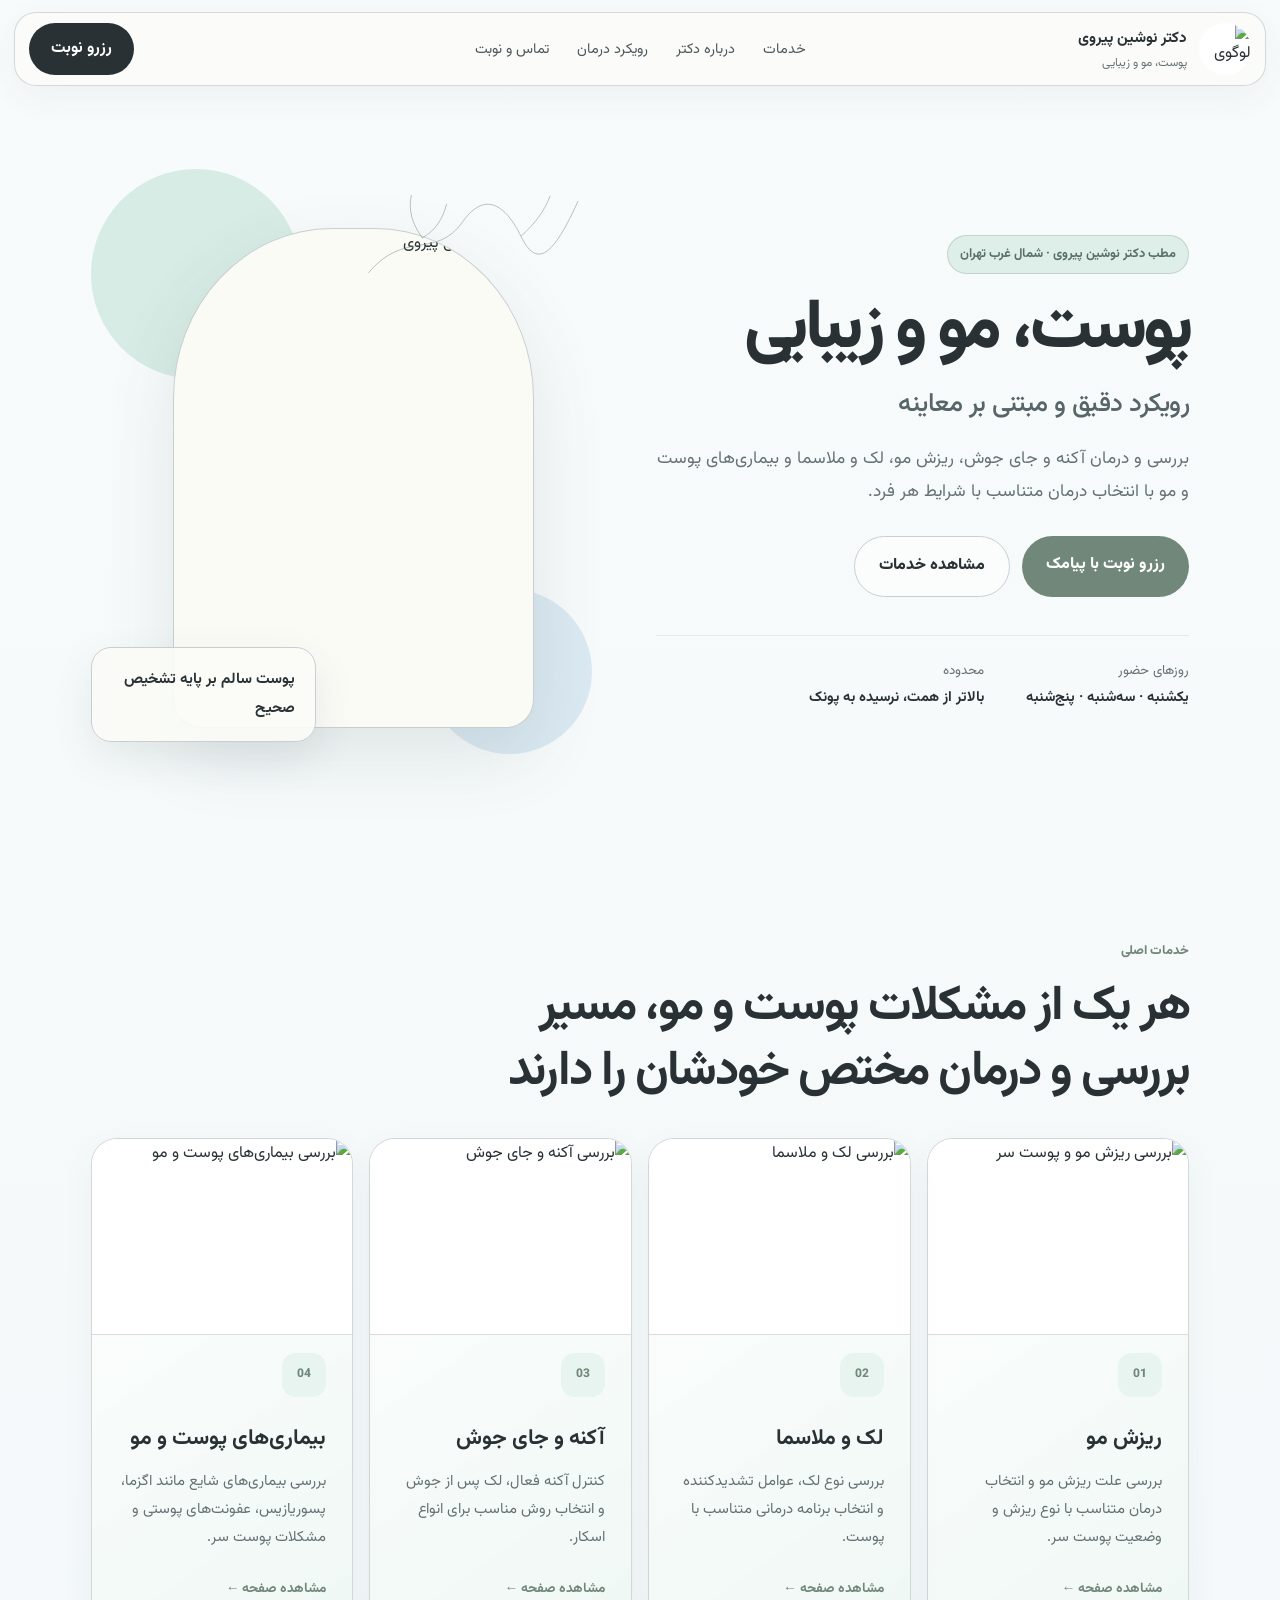
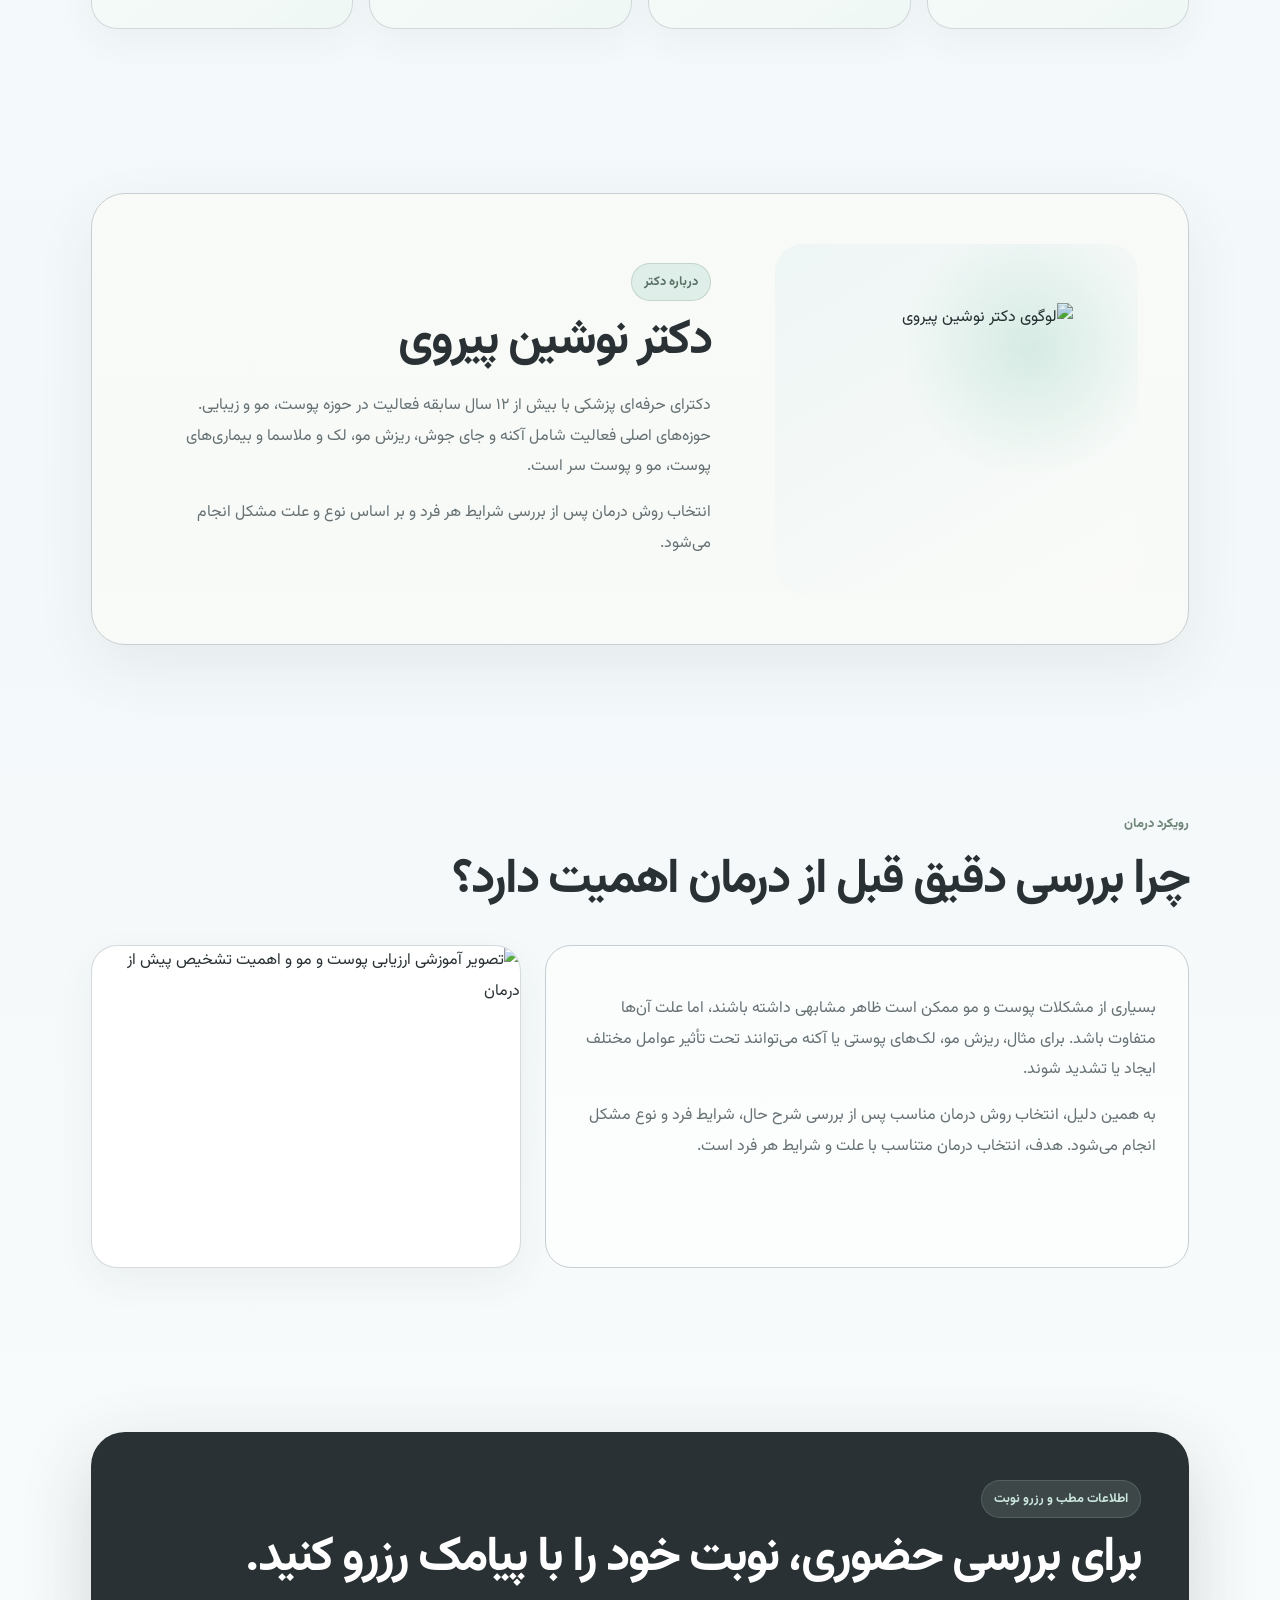
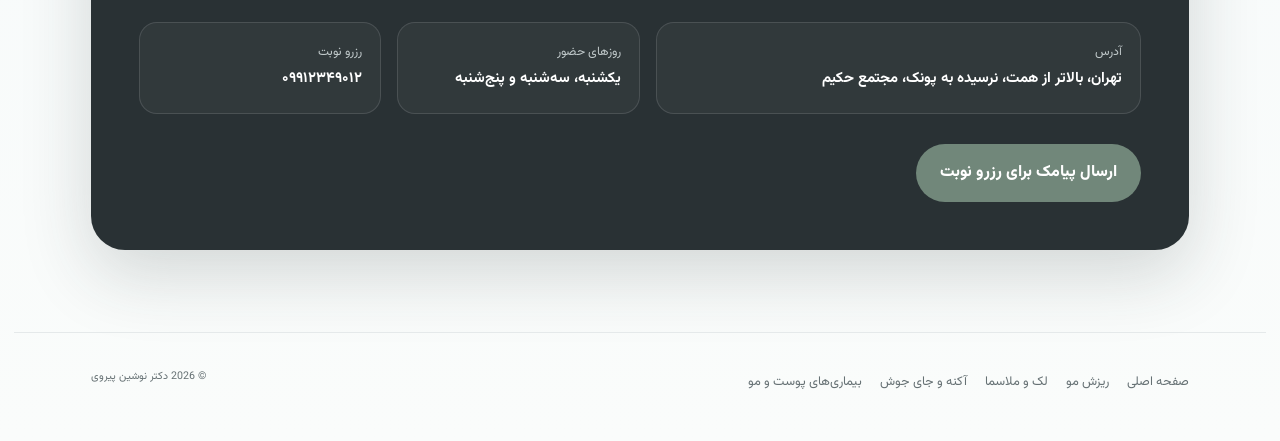
==== index.html @ 6a082293 "Publish clinic website" ====
<!DOCTYPE html>

<html dir="rtl" lang="fa">
<head>
<meta charset="utf-8"/>
<meta content="width=device-width,initial-scale=1" name="viewport"/>
<title>دکتر نوشین پیروی | پوست، مو و زیبایی در شمال غرب تهران</title>
<meta content="بررسی و درمان آکنه و جای جوش، ریزش مو، لک و ملاسما و بیماری‌های پوست و مو در شمال غرب تهران." name="description"/>
<link href="https://fonts.googleapis.com" rel="preconnect"/>
<link crossorigin="" href="https://fonts.gstatic.com" rel="preconnect"/>
<link href="https://fonts.googleapis.com/css2?family=Vazirmatn:wght@300;400;500;600;700;800&amp;display=swap" rel="stylesheet"/>
<style>
:root{
 --bg:#F3F8FA;--ivory:#FBFBF6;--sage:#A7B9AA;--mint:#CBE6DD;--char:#293134;
 --silver:#C8CFD2;--muted:#667174;--white:#fff;--deep:#71877A;
}
*{box-sizing:border-box}
html{scroll-behavior:smooth}
body{margin:0;background:linear-gradient(180deg,#F8FBFB 0%,var(--bg) 58%,#FAFCFB 100%);color:var(--char);
font-family:"Vazirmatn",Tahoma,Arial,sans-serif;line-height:1.9}
a{text-decoration:none;color:inherit}
.wrap{width:min(1420px,calc(100% - 28px));margin:auto}
header{position:sticky;top:12px;z-index:10;margin-top:12px;padding:10px 14px;border:1px solid rgba(200,207,210,.8);
border-radius:22px;background:rgba(251,252,249,.88);backdrop-filter:blur(16px);display:grid;grid-template-columns:1fr auto 1fr;align-items:center}
.brand{display:flex;align-items:center;gap:12px;justify-self:start}
.brand img{width:52px;height:52px;object-fit:contain;border-radius:50%;background:#fff}
.brand strong{display:block;font-size:.95rem} .brand span{display:block;color:var(--muted);font-size:.74rem}
nav{display:flex;gap:28px;font-size:.9rem;color:#4d585b} nav a:hover{color:var(--deep)}
.cta{justify-self:end;background:var(--char);color:#fff;padding:11px 22px;border-radius:999px;font-weight:700}
.hero{min-height:750px;padding:78px 6vw 70px;display:grid;grid-template-columns:1.03fr .97fr;gap:64px;align-items:center}
.kicker{display:inline-block;padding:6px 12px;border-radius:999px;background:rgba(203,230,221,.58);border:1px solid rgba(167,185,170,.5);
color:#587065;font-size:.8rem;font-weight:700}
h1{font-size:clamp(3.2rem,5.4vw,6rem);line-height:1.07;letter-spacing:-.05em;margin:20px 0 15px;font-weight:800}
h1 span{display:block;font-size:.38em;line-height:1.6;color:#586568;font-weight:500;margin-top:16px;letter-spacing:-.02em}
.lead{font-size:1.08rem;color:var(--muted);max-width:680px}
.actions{display:flex;gap:12px;flex-wrap:wrap;margin-top:28px}
.btn{padding:14px 24px;border-radius:999px;font-weight:800;display:inline-block}
.primary{background:var(--deep);color:white} .secondary{background:rgba(255,255,255,.6);border:1px solid var(--silver)}
.meta{display:flex;gap:42px;border-top:1px solid #e5e9ea;padding-top:22px;margin-top:38px}
.meta small{display:block;color:var(--muted)} .meta strong{font-size:.9rem}
.visual{position:relative;min-height:620px}
.orb{position:absolute;border-radius:50%}
.o1{width:210px;height:210px;left:0;top:5px;background:rgba(203,230,221,.72)}
.o2{width:165px;height:165px;right:0;bottom:30px;background:rgba(208,228,239,.72)}
.frame{position:absolute;inset:64px 58px 56px 82px;overflow:hidden;border-radius:44% 44% 28px 28px/34% 34% 28px 28px;
border:1px solid var(--silver);background:var(--ivory);box-shadow:0 28px 70px rgba(67,83,85,.12)}
.frame img{width:100%;height:100%;object-fit:cover;object-position:center 18%}
.note{position:absolute;left:0;bottom:42px;background:rgba(251,252,248,.91);border:1px solid var(--silver);border-radius:20px;padding:18px 20px;
width:225px;box-shadow:0 16px 40px rgba(63,80,82,.1)}
.note span{display:block;font-size:.8rem;color:var(--muted)} .note strong{display:block;font-size:.94rem}
.line{position:absolute;right:3px;top:2px;width:235px;color:rgba(113,135,122,.55)}
section{padding:82px 6vw}
.sectionhead{max-width:760px;margin-bottom:32px}
.sectionhead .mini{color:var(--deep);font-size:.8rem;font-weight:800}
h2{font-size:clamp(2rem,3.8vw,3.5rem);line-height:1.35;letter-spacing:-.04em;margin:8px 0 10px}
.sectionhead p,.about p,.approach p{color:var(--muted)}
.cards{display:grid;grid-template-columns:repeat(4,1fr);gap:16px}
.card{min-height:292px;padding:26px;border:1px solid rgba(200,207,210,.8);border-radius:26px;background:linear-gradient(145deg,rgba(255,255,255,.88),rgba(239,247,244,.9));
display:flex;flex-direction:column;box-shadow:0 12px 34px rgba(59,74,76,.05);transition:.2s}
.card:hover{transform:translateY(-5px);box-shadow:0 20px 50px rgba(59,74,76,.09)}
.num{width:44px;height:44px;border-radius:14px;background:#E7F4EF;display:grid;place-items:center;color:var(--deep);font-size:.75rem;font-weight:800}
.card h3{font-size:1.35rem;margin:22px 0 8px} .card p{color:var(--muted);font-size:.93rem;margin:0} .card b{margin-top:auto;padding-top:24px;color:var(--deep);font-size:.85rem}
.aboutbox{display:grid;grid-template-columns:.78fr 1.22fr;gap:64px;align-items:center;padding:50px;border:1px solid var(--silver);border-radius:34px;background:rgba(251,252,248,.8);
box-shadow:0 22px 60px rgba(59,74,76,.08)}
.logoarea{min-height:350px;border-radius:28px;background:radial-gradient(circle at 70% 30%,rgba(203,230,221,.72),transparent 36%),linear-gradient(150deg,#EEF6F5,#FAFBF8);
display:grid;place-items:center} .logoarea img{width:min(320px,72%);mix-blend-mode:multiply}
.approachgrid{display:grid;grid-template-columns:1.2fr .8fr;gap:24px}
.approach,.quote{padding:32px;border-radius:26px} .approach{background:rgba(255,255,255,.68);border:1px solid var(--silver)}
.quote{min-height:280px;background:linear-gradient(150deg,rgba(203,230,221,.95),rgba(214,232,241,.95));display:flex;align-items:flex-end;position:relative;overflow:hidden}
.quote:after{content:"";position:absolute;width:210px;height:210px;border:1px solid rgba(255,255,255,.8);border-radius:50%;top:-70px;left:-40px}
.quote p{font-size:1.3rem;font-weight:700;color:var(--char);position:relative;z-index:1}
.contact{background:var(--char);color:white;border-radius:34px;padding:48px;box-shadow:0 24px 70px rgba(40,48,51,.18)}
.contact .kicker{background:rgba(203,230,221,.12);border-color:rgba(203,230,221,.16);color:var(--mint)}
.contactgrid{display:grid;grid-template-columns:2fr 1fr 1fr;gap:16px;margin:30px 0}
.contactgrid div{padding:18px;border-radius:18px;border:1px solid rgba(255,255,255,.12);background:rgba(255,255,255,.04)}
.contactgrid span{display:block;color:#c0c9ca;font-size:.77rem} .contactgrid strong{font-size:.92rem}
footer{display:flex;justify-content:space-between;gap:20px;padding:34px 6vw 44px;border-top:1px solid #e5e9ea;color:var(--muted);font-size:.8rem}

.card{
  overflow:hidden;
}
.card-image{
  width:calc(100% + 52px);
  margin:-26px -26px 18px;
  aspect-ratio:4/3;
  overflow:hidden;
  border-bottom:1px solid rgba(201,208,210,.72);
  background:#fff;
}
.card-image img{
  width:100%;
  height:100%;
  object-fit:cover;
  display:block;
}
.assessment-image{
  overflow:hidden;
  border-radius:26px;
  border:1px solid rgba(201,208,210,.78);
  background:#fff;
  box-shadow:0 14px 38px rgba(59,74,76,.06);
}
.assessment-image img{
  width:100%;
  height:100%;
  min-height:280px;
  object-fit:cover;
  display:block;
}

@media(max-width:1050px){header{grid-template-columns:1fr auto}nav{display:none}.hero{grid-template-columns:1fr}.cards{grid-template-columns:repeat(2,1fr)}}
@media(max-width:720px){
 .wrap{width:calc(100% - 16px)} header{top:7px;border-radius:18px} .brand span{display:none}
 .cta{padding:10px 14px;font-size:.8rem} .hero{padding:52px 18px 40px;gap:34px;min-height:auto}
 h1{font-size:clamp(2.7rem,13vw,4.2rem)} .meta{flex-direction:column;gap:14px} .visual{min-height:425px}
 .frame{inset:34px 18px 18px 36px} .note{left:0;bottom:8px;width:205px}
 section{padding:58px 18px} .cards{grid-template-columns:1fr} .card{min-height:225px}
 .aboutbox{grid-template-columns:1fr;padding:22px;gap:24px} .logoarea{min-height:255px}
 .approachgrid{grid-template-columns:1fr} .contact{padding:28px 22px} .contactgrid{grid-template-columns:1fr}
 footer{flex-direction:column;padding:28px 18px 38px}
}

/* Final-site assembly */
.site-footer-links{
  display:flex;
  flex-wrap:wrap;
  gap:10px 18px;
  align-items:center;
}
.site-footer-links a{
  color:inherit;
  text-decoration:none;
}
.site-footer-links a:hover{color:var(--deep)}
.breadcrumb{
  display:flex;
  align-items:center;
  gap:8px;
  margin-bottom:14px;
  color:var(--muted);
  font-size:.82rem;
}
.breadcrumb a{color:var(--deep);font-weight:700}
@media(max-width:720px){
  .site-footer-links{gap:8px 14px}
}
</style>
<meta content="index, follow" name="robots"/><meta content="#F3F8FA" name="theme-color"/><link href="assets/logo.png" rel="icon" type="image/png"/><script type="application/ld+json">{"@context": "https://schema.org", "@type": "MedicalClinic", "name": "مطب دکتر نوشین پیروی", "telephone": "+989912349012", "description": "خدمات پوست، مو و زیبایی در شمال غرب تهران", "address": {"@type": "PostalAddress", "addressLocality": "تهران", "streetAddress": "بالاتر از همت، نرسیده به پونک، مجتمع حکیم", "addressCountry": "IR"}, "areaServed": "شمال غرب تهران", "employee": {"@type": "Person", "name": "دکتر نوشین پیروی", "jobTitle": "پزشک"}, "openingHoursSpecification": [{"@type": "OpeningHoursSpecification", "dayOfWeek": "Sunday"}, {"@type": "OpeningHoursSpecification", "dayOfWeek": "Tuesday"}, {"@type": "OpeningHoursSpecification", "dayOfWeek": "Thursday"}]}</script><link href="polish.css" rel="stylesheet"/></head>
<body><a class="skip-link" href="#main-content">رفتن به محتوای اصلی</a>
<div class="wrap">
<header>
<a class="brand" href="index.html">
<img alt="لوگوی دکتر نوشین پیروی" decoding="async" height="1080" loading="eager" src="assets/logo.png" width="1080"/>
<div><strong>دکتر نوشین پیروی</strong><span>پوست، مو و زیبایی</span></div>
</a>
<nav aria-label="ناوبری اصلی">
<a href="#services">خدمات</a><a href="#about">درباره دکتر</a><a href="#approach">رویکرد درمان</a><a href="#contact">تماس و نوبت</a>
</nav>
<details class="mobile-menu"><summary>منو</summary><div class="mobile-menu-panel"><a aria-current="page" href="index.html">خانه</a><a href="hair-loss.html">ریزش مو</a><a href="pigmentation.html">لک و ملاسما</a><a href="acne.html">آکنه و جای جوش</a><a href="skin-diseases.html">بیماری‌های پوست و مو</a><a href="index.html#contact">تماس و نوبت</a></div></details><a class="cta" href="sms:09912349012">رزرو نوبت</a>
</header>
<main id="main-content">
<section class="hero">
<div>
<div class="kicker">مطب دکتر نوشین پیروی · شمال غرب تهران</div>
<h1>پوست، مو و زیبایی<span>رویکرد دقیق و مبتنی بر معاینه</span></h1>
<p class="lead">بررسی و درمان آکنه و جای جوش، ریزش مو، لک و ملاسما و بیماری‌های پوست و مو با انتخاب درمان متناسب با شرایط هر فرد.</p>
<div class="actions">
<a class="btn primary" href="sms:09912349012">رزرو نوبت با پیامک</a>
<a class="btn secondary" href="#services">مشاهده خدمات</a>
</div>
<div class="meta">
<div><small>روزهای حضور</small><strong>یکشنبه · سه‌شنبه · پنج‌شنبه</strong></div>
<div><small>محدوده</small><strong>بالاتر از همت، نرسیده به پونک</strong></div>
</div>
</div>
<div class="visual">
<div class="orb o1"></div><div class="orb o2"></div>
<div class="frame"><img alt="دکتر نوشین پیروی" decoding="async" fetchpriority="high" height="1128" loading="eager" src="assets/doctor-portrait.webp" width="1072"/></div>
<div class="note"><strong>پوست سالم بر پایه تشخیص صحیح</strong></div>
<svg class="line" fill="none" viewbox="0 0 320 180" xmlns="http://www.w3.org/2000/svg">
<path d="M20 145C70 86 111 128 148 76C181 29 210 60 227 95C248 139 270 126 305 48" stroke="currentColor" stroke-linecap="round" stroke-width="1.2"></path>
<path d="M93 98C78 77 74 59 78 40M93 98C111 88 121 72 126 52M228 95C246 79 259 62 267 41" stroke="currentColor" stroke-linecap="round" stroke-width="1.2"></path>
</svg>
</div>
</section>
<section id="services">
<div class="sectionhead"><span class="mini">خدمات اصلی</span><h2>هر یک از مشکلات پوست و مو، مسیر بررسی و درمان مختص خودشان را دارند</h2>
</div>
<div class="cards">
<a class="card" href="hair-loss.html">
<div class="card-image"><img alt="بررسی ریزش مو و پوست سر" decoding="async" height="1086" loading="lazy" src="assets/service-hero-hair-loss.webp" width="1448"/></div>
<div class="num">01</div><h3>ریزش مو</h3><p>بررسی علت ریزش مو و انتخاب درمان متناسب با نوع ریزش و وضعیت پوست سر.</p><b>مشاهده صفحه ←</b>
</a>
<a class="card" href="pigmentation.html">
<div class="card-image"><img alt="بررسی لک و ملاسما" decoding="async" height="1086" loading="lazy" src="assets/service-hero-pigmentation.webp" width="1448"/></div>
<div class="num">02</div><h3>لک و ملاسما</h3><p>بررسی نوع لک، عوامل تشدیدکننده و انتخاب برنامه درمانی متناسب با پوست.</p><b>مشاهده صفحه ←</b>
</a>
<a class="card" href="acne.html">
<div class="card-image"><img alt="بررسی آکنه و جای جوش" decoding="async" height="1086" loading="lazy" src="assets/service-hero-acne.webp" width="1448"/></div>
<div class="num">03</div><h3>آکنه و جای جوش</h3><p>کنترل آکنه فعال، لک پس از جوش و انتخاب روش مناسب برای انواع اسکار.</p><b>مشاهده صفحه ←</b>
</a>
<a class="card" href="skin-diseases.html">
<div class="card-image"><img alt="بررسی بیماری‌های پوست و مو" decoding="async" height="1086" loading="lazy" src="assets/service-hero-skin-diseases.webp" width="1448"/></div>
<div class="num">04</div><h3>بیماری‌های پوست و مو</h3><p>بررسی بیماری‌های شایع مانند اگزما، پسوریازیس، عفونت‌های پوستی و مشکلات پوست سر.</p><b>مشاهده صفحه ←</b>
</a>
</div>
</section>
<section id="about">
<div class="aboutbox">
<div class="logoarea"><img alt="لوگوی دکتر نوشین پیروی" decoding="async" height="1080" loading="eager" src="assets/logo.png" width="1080"/></div>
<div class="about">
<div class="kicker">درباره دکتر</div>
<h2>دکتر نوشین پیروی</h2>
<p>دکترای حرفه‌ای پزشکی با بیش از ۱۲ سال سابقه فعالیت در حوزه پوست، مو و زیبایی. حوزه‌های اصلی فعالیت شامل آکنه و جای جوش، ریزش مو، لک و ملاسما و بیماری‌های پوست، مو و پوست سر است.</p>
<p>انتخاب روش درمان پس از بررسی شرایط هر فرد و بر اساس نوع و علت مشکل انجام می‌شود.</p>
</div>
</div>
</section>
<section id="approach">
<div class="sectionhead"><span class="mini">رویکرد درمان</span><h2>چرا بررسی دقیق قبل از درمان اهمیت دارد؟</h2></div>
<div class="approachgrid">
<div class="approach">
<p>بسیاری از مشکلات پوست و مو ممکن است ظاهر مشابهی داشته باشند، اما علت آن‌ها متفاوت باشد. برای مثال، ریزش مو، لک‌های پوستی یا آکنه می‌توانند تحت تأثیر عوامل مختلف ایجاد یا تشدید شوند.</p>
<p>به همین دلیل، انتخاب روش درمان مناسب پس از بررسی شرح حال، شرایط فرد و نوع مشکل انجام می‌شود. هدف، انتخاب درمان متناسب با علت و شرایط هر فرد است.</p>
</div>
<div class="assessment-image">
<img alt="تصویر آموزشی ارزیابی پوست و مو و اهمیت تشخیص پیش از درمان" decoding="async" height="1086" loading="lazy" src="assets/home-assessment.webp" width="1448"/>
</div>
</div>
</section>
<section id="contact">
<div class="contact">
<div class="kicker">اطلاعات مطب و رزرو نوبت</div>
<h2>برای بررسی حضوری، نوبت خود را با پیامک رزرو کنید.</h2>
<div class="contactgrid">
<div><span>آدرس</span><strong>تهران، بالاتر از همت، نرسیده به پونک، مجتمع حکیم</strong></div>
<div><span>روزهای حضور</span><strong>یکشنبه، سه‌شنبه و پنج‌شنبه</strong></div>
<div><span>رزرو نوبت</span><strong>۰۹۹۱۲۳۴۹۰۱۲</strong></div>
</div>
<a class="btn primary" href="sms:09912349012">ارسال پیامک برای رزرو نوبت</a>
</div>
</section>
</main>
<footer>
<div class="site-footer-links">
<a aria-current="page" href="index.html">صفحه اصلی</a>
<a href="hair-loss.html">ریزش مو</a>
<a href="pigmentation.html">لک و ملاسما</a>
<a href="acne.html">آکنه و جای جوش</a>
<a href="skin-diseases.html">بیماری‌های پوست و مو</a>
</div>
<small>© 2026 دکتر نوشین پیروی</small>
</footer>
</div>
</body></html>
---- polish.css ----
/* Final polish layer */
:focus-visible{outline:3px solid rgba(113,135,122,.45);outline-offset:3px;border-radius:8px}
body{-webkit-font-smoothing:antialiased;text-rendering:optimizeLegibility}
.skip-link{position:fixed;top:8px;right:8px;z-index:1000;transform:translateY(-150%);background:var(--char);color:#fff;padding:10px 16px;border-radius:12px;font-weight:700}
.skip-link:focus{transform:translateY(0)}
header{box-shadow:0 10px 34px rgba(49,64,66,.055)}
.btn,.cta,.card,.service-card{transition:transform .2s ease,box-shadow .2s ease,border-color .2s ease,background .2s ease}
.btn:hover,.cta:hover{transform:translateY(-2px)}
.hero-art .art-card{background:linear-gradient(150deg,rgba(251,252,248,.96),rgba(235,246,242,.95))}
.hero-illustration{filter:saturate(.92) contrast(.99)}
.art-label{direction:rtl;white-space:nowrap;color:var(--char);box-shadow:0 8px 24px rgba(61,77,79,.05)}
.hero-photo{z-index:3}
.section-image img,.treatment-visual-card img,.card-image img,.assessment-image img{transition:transform .35s ease}
.card:hover .card-image img,.service-card:hover .service-card-image img{transform:scale(1.018)}
.section-image{background:#fbfdfc}
.block{scroll-margin-top:110px}
section[id]{scroll-margin-top:110px}
.site-footer-links a{padding-block:3px}
.mobile-menu{display:none;position:relative;justify-self:center}
.mobile-menu summary{list-style:none;cursor:pointer;border:1px solid var(--silver);background:rgba(255,255,255,.75);padding:9px 13px;border-radius:999px;font-weight:700;font-size:.8rem;user-select:none}
.mobile-menu summary::-webkit-details-marker{display:none}
.mobile-menu-panel{position:absolute;top:48px;left:50%;transform:translateX(-50%);min-width:230px;padding:10px;border:1px solid rgba(200,207,210,.9);border-radius:18px;background:rgba(251,252,249,.98);box-shadow:0 18px 46px rgba(49,64,66,.14);display:flex;flex-direction:column;gap:2px}
.mobile-menu-panel a{padding:9px 12px;border-radius:12px;font-size:.86rem}
.mobile-menu-panel a:hover{background:rgba(203,230,221,.35)}
@media(max-width:1050px){
  header{grid-template-columns:1fr auto auto!important;gap:10px!important}
  .mobile-menu{display:block}
}
@media(max-width:720px){
  .mobile-menu summary{padding:9px 11px}
  .hero-photo{width:105px!important;height:105px!important;border-width:6px!important}
  .art-label{right:22px!important;top:22px!important;padding:9px 12px!important;font-size:.76rem!important}
  .hero-illustration{inset:60px 18px 24px 18px!important;width:calc(100% - 36px)!important;height:calc(100% - 84px)!important}
  .contact,.contact-card{border-radius:26px!important}
}
@media(prefers-reduced-motion:reduce){*{scroll-behavior:auto!important;transition:none!important}}

/* Keep the full circular clinic logo proportional in the homepage About section. */
.logoarea img{
  width:min(260px,64%)!important;
  height:auto!important;
  max-height:260px!important;
  aspect-ratio:1 / 1;
  object-fit:contain;
}
@media(max-width:720px){
  .logoarea img{
    width:min(220px,66%)!important;
    max-height:220px!important;
  }
}
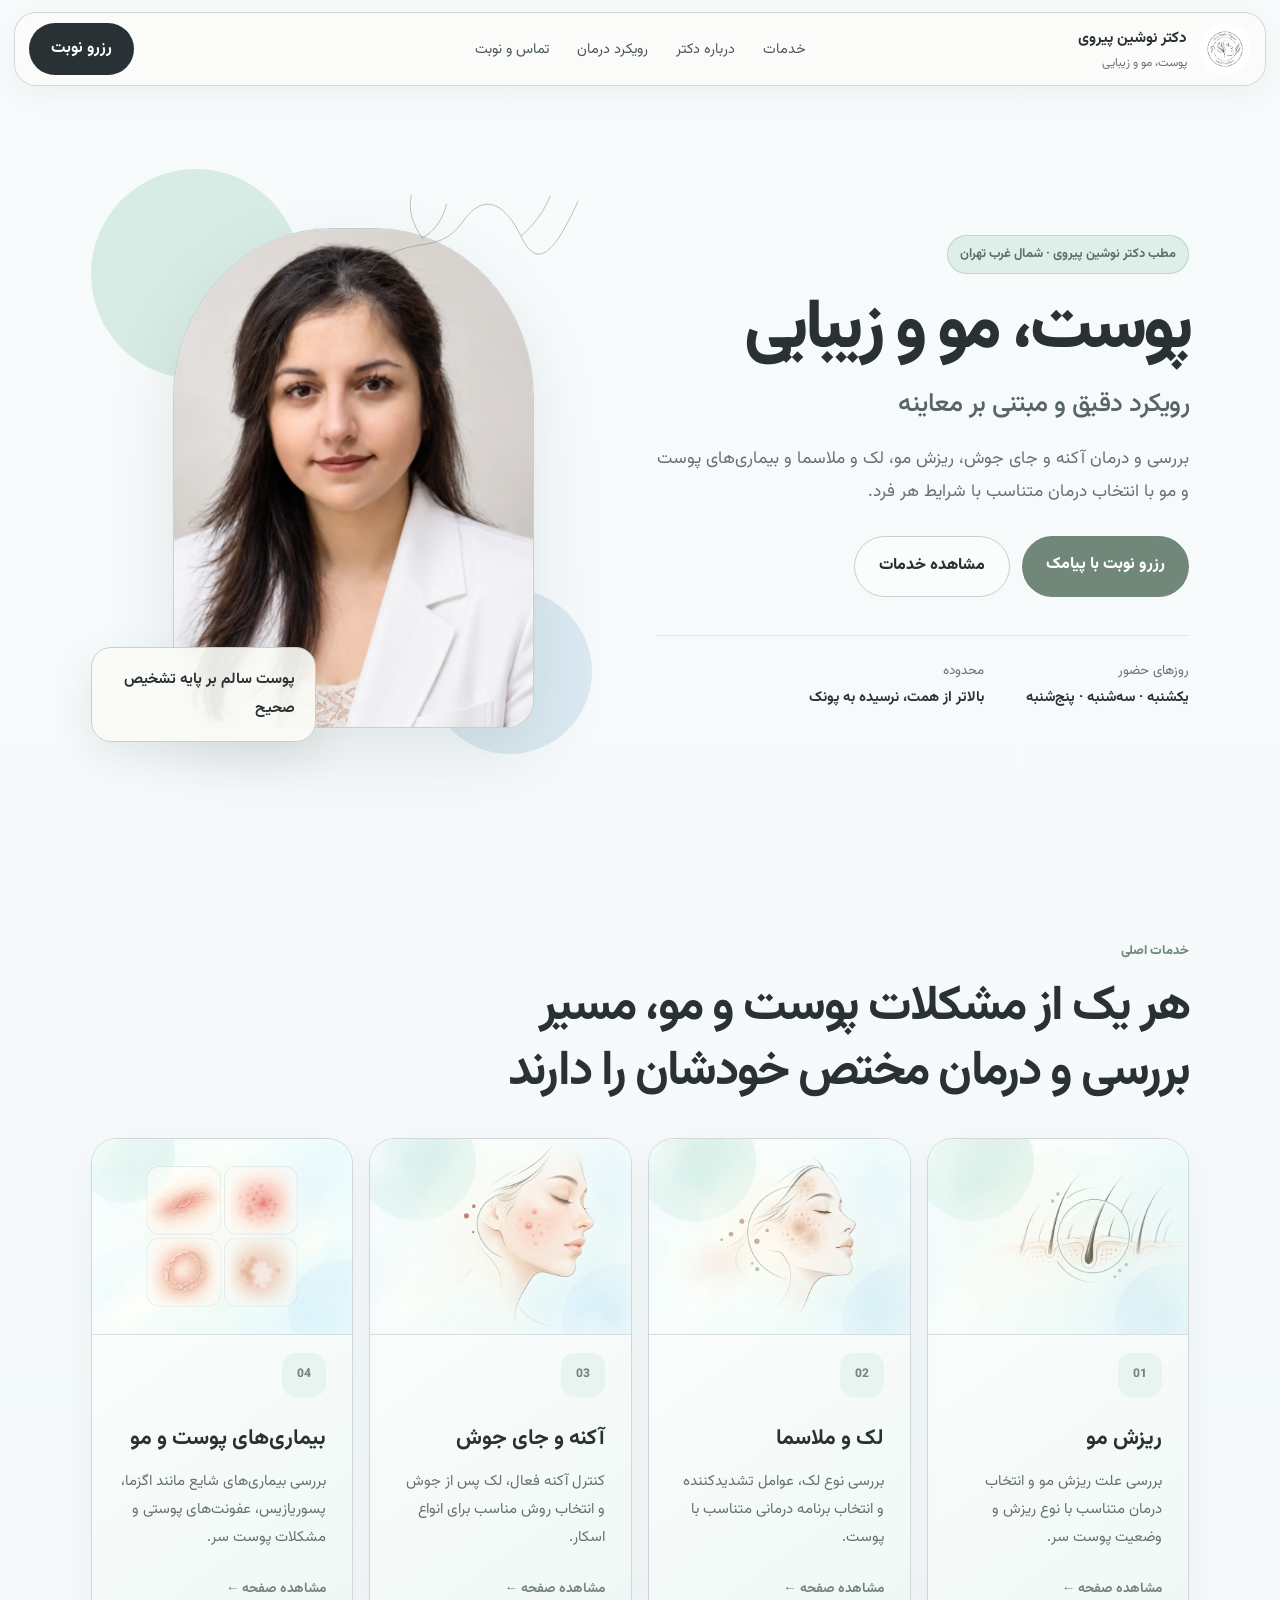
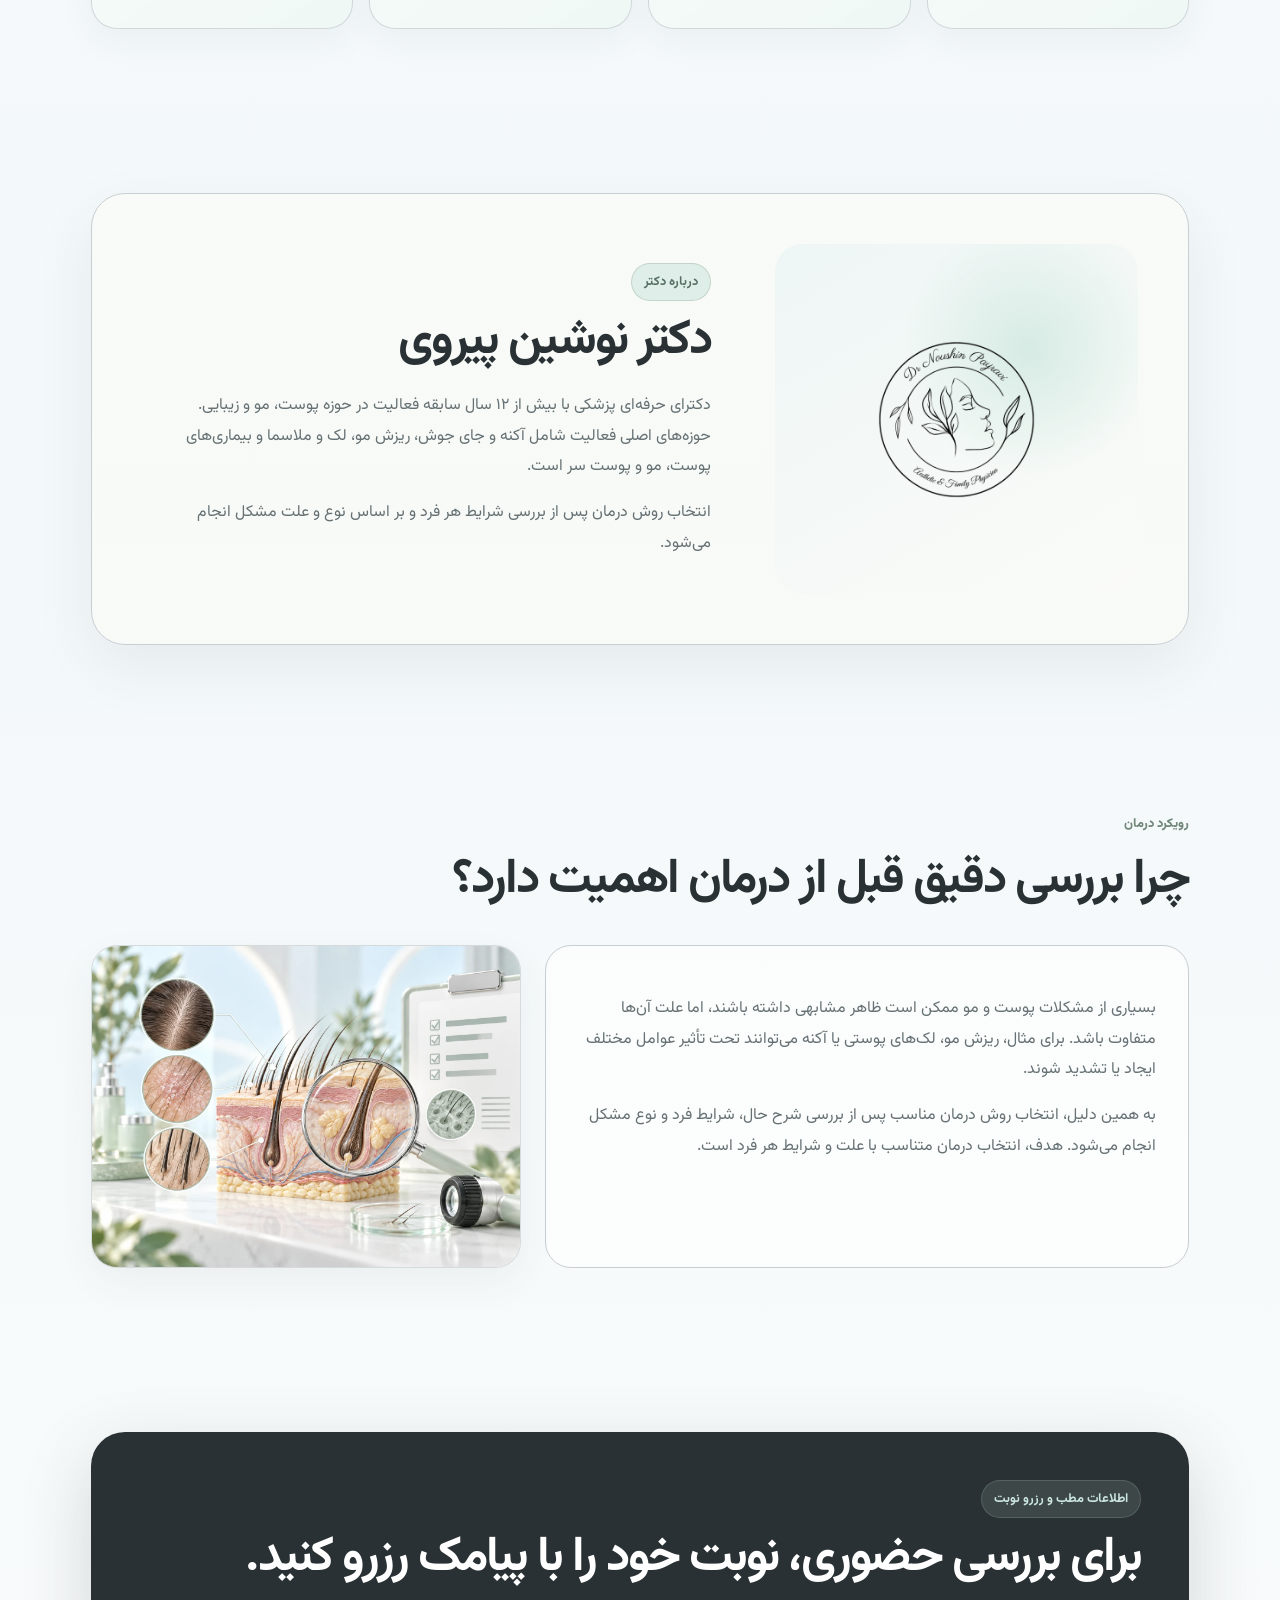
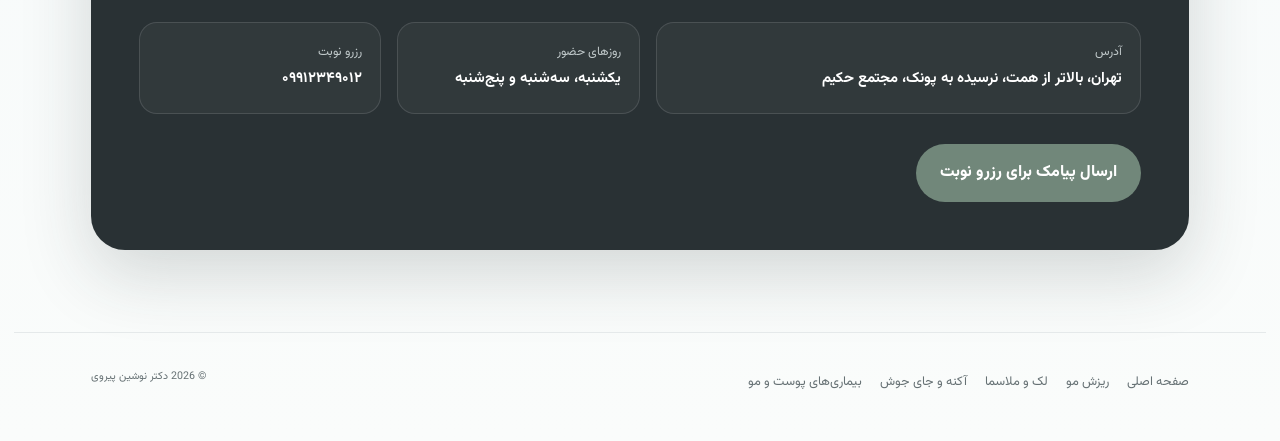
==== commit 14c2bd4a: "Finalize SEO metadata and sitemap" ====
--- a/index.html
+++ b/index.html
@@ -145,7 +145,7 @@
   .site-footer-links{gap:8px 14px}
 }
 </style>
-<meta content="index, follow" name="robots"/><meta content="#F3F8FA" name="theme-color"/><link href="assets/logo.png" rel="icon" type="image/png"/><script type="application/ld+json">{"@context": "https://schema.org", "@type": "MedicalClinic", "name": "مطب دکتر نوشین پیروی", "telephone": "+989912349012", "description": "خدمات پوست، مو و زیبایی در شمال غرب تهران", "address": {"@type": "PostalAddress", "addressLocality": "تهران", "streetAddress": "بالاتر از همت، نرسیده به پونک، مجتمع حکیم", "addressCountry": "IR"}, "areaServed": "شمال غرب تهران", "employee": {"@type": "Person", "name": "دکتر نوشین پیروی", "jobTitle": "پزشک"}, "openingHoursSpecification": [{"@type": "OpeningHoursSpecification", "dayOfWeek": "Sunday"}, {"@type": "OpeningHoursSpecification", "dayOfWeek": "Tuesday"}, {"@type": "OpeningHoursSpecification", "dayOfWeek": "Thursday"}]}</script><link href="polish.css" rel="stylesheet"/></head>
+<meta content="index, follow" name="robots"/><meta content="#F3F8FA" name="theme-color"/><link href="assets/logo.png" rel="icon" type="image/png"/><script type="application/ld+json">{"@context": "https://schema.org", "@type": "MedicalClinic", "name": "مطب دکتر نوشین پیروی", "telephone": "+989912349012", "description": "خدمات پوست، مو و زیبایی در شمال غرب تهران", "address": {"@type": "PostalAddress", "addressLocality": "تهران", "streetAddress": "بالاتر از همت، نرسیده به پونک، مجتمع حکیم", "addressCountry": "IR"}, "areaServed": "شمال غرب تهران", "employee": {"@type": "Person", "name": "دکتر نوشین پیروی", "jobTitle": "پزشک"}, "openingHoursSpecification": [{"@type": "OpeningHoursSpecification", "dayOfWeek": "Sunday"}, {"@type": "OpeningHoursSpecification", "dayOfWeek": "Tuesday"}, {"@type": "OpeningHoursSpecification", "dayOfWeek": "Thursday"}], "url": "https://dr-noushin-payravi.github.io/", "image": "https://dr-noushin-payravi.github.io/assets/logo.png", "@id": "https://dr-noushin-payravi.github.io/#clinic"}</script><link href="polish.css" rel="stylesheet"/><link href="https://dr-noushin-payravi.github.io/" rel="canonical"/><meta content="website" property="og:type"/><meta content="fa_IR" property="og:locale"/><meta content="دکتر نوشین پیروی" property="og:site_name"/><meta content="دکتر نوشین پیروی | پوست، مو و زیبایی در شمال غرب تهران" property="og:title"/><meta content="بررسی و درمان آکنه و جای جوش، ریزش مو، لک و ملاسما و بیماری‌های پوست و مو در شمال غرب تهران." property="og:description"/><meta content="https://dr-noushin-payravi.github.io/" property="og:url"/><meta content="https://dr-noushin-payravi.github.io/assets/doctor-portrait.webp" property="og:image"/><meta content="دکتر نوشین پیروی - پوست، مو و زیبایی" property="og:image:alt"/><meta content="summary_large_image" name="twitter:card"/><meta content="دکتر نوشین پیروی | پوست، مو و زیبایی در شمال غرب تهران" name="twitter:title"/><meta content="بررسی و درمان آکنه و جای جوش، ریزش مو، لک و ملاسما و بیماری‌های پوست و مو در شمال غرب تهران." name="twitter:description"/><meta content="https://dr-noushin-payravi.github.io/assets/doctor-portrait.webp" name="twitter:image"/><script type="application/ld+json">{"@context": "https://schema.org", "@type": "WebPage", "@id": "https://dr-noushin-payravi.github.io/#webpage", "url": "https://dr-noushin-payravi.github.io/", "name": "دکتر نوشین پیروی | پوست، مو و زیبایی در شمال غرب تهران", "description": "بررسی و درمان آکنه و جای جوش، ریزش مو، لک و ملاسما و بیماری‌های پوست و مو در شمال غرب تهران.", "inLanguage": "fa-IR", "isPartOf": {"@type": "WebSite", "@id": "https://dr-noushin-payravi.github.io/#website", "url": "https://dr-noushin-payravi.github.io/", "name": "دکتر نوشین پیروی"}, "about": {"@id": "https://dr-noushin-payravi.github.io/#clinic"}}</script></head>
 <body><a class="skip-link" href="#main-content">رفتن به محتوای اصلی</a>
 <div class="wrap">
 <header>
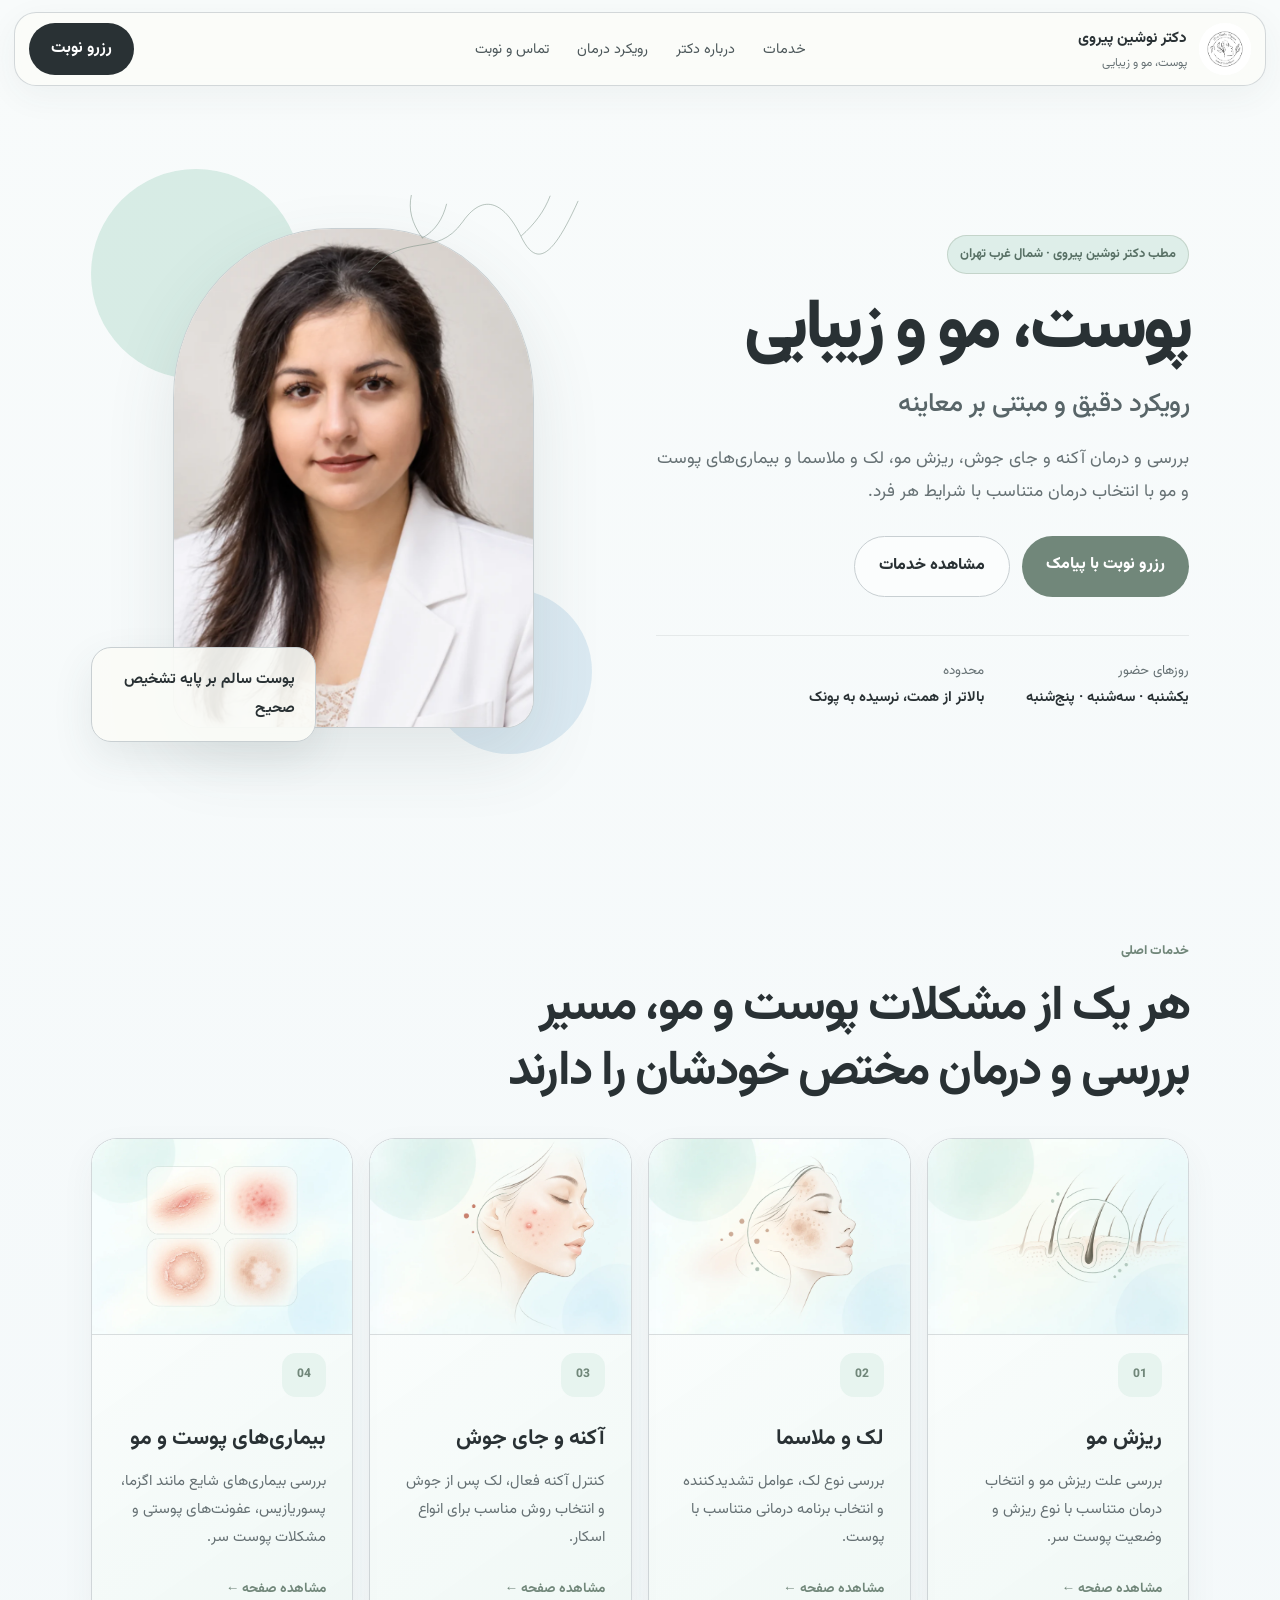
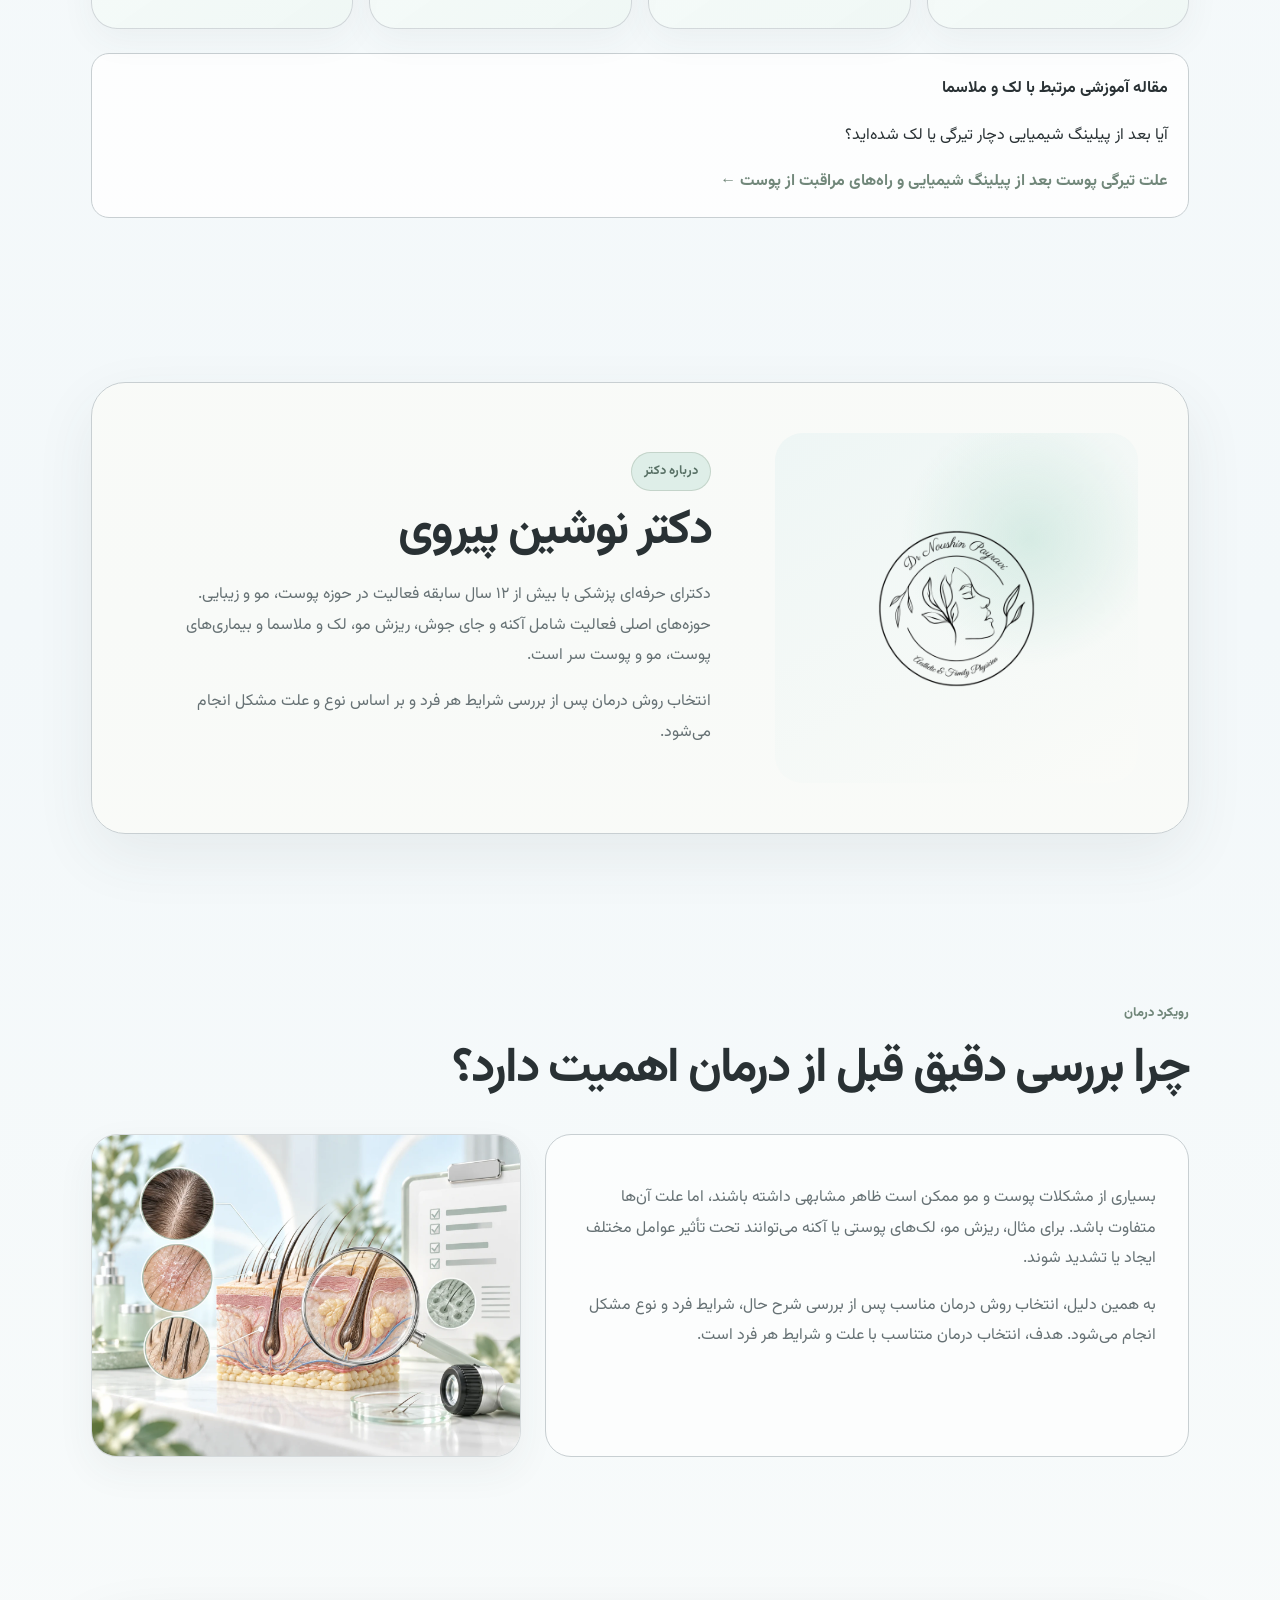
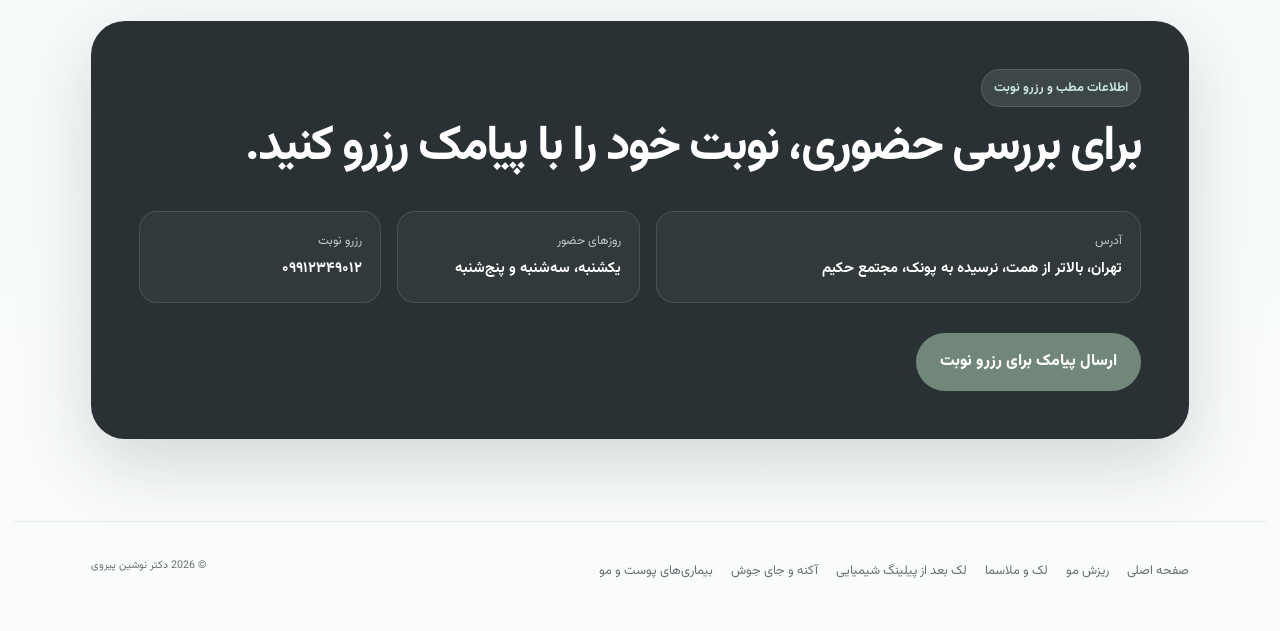
==== commit cceba69f: "Update index.html" ====
--- a/index.html
+++ b/index.html
@@ -1,5 +1,5 @@
+
 <!DOCTYPE html>
-
 <html dir="rtl" lang="fa">
 <head>
 <meta charset="utf-8"/>
@@ -9,6 +9,7 @@
 <link href="https://fonts.googleapis.com" rel="preconnect"/>
 <link crossorigin="" href="https://fonts.gstatic.com" rel="preconnect"/>
 <link href="https://fonts.googleapis.com/css2?family=Vazirmatn:wght@300;400;500;600;700;800&amp;display=swap" rel="stylesheet"/>
+
 <style>
 :root{
  --bg:#F3F8FA;--ivory:#FBFBF6;--sage:#A7B9AA;--mint:#CBE6DD;--char:#293134;
@@ -16,38 +17,49 @@
 }
 *{box-sizing:border-box}
 html{scroll-behavior:smooth}
-body{margin:0;background:linear-gradient(180deg,#F8FBFB 0%,var(--bg) 58%,#FAFCFB 100%);color:var(--char);
-font-family:"Vazirmatn",Tahoma,Arial,sans-serif;line-height:1.9}
+body{
+ margin:0;
+ background:linear-gradient(180deg,#F8FBFB 0%,var(--bg) 58%,#FAFCFB 100%);
+ color:var(--char);
+ font-family:"Vazirmatn",Tahoma,Arial,sans-serif;
+ line-height:1.9
+}
 a{text-decoration:none;color:inherit}
 .wrap{width:min(1420px,calc(100% - 28px));margin:auto}
-header{position:sticky;top:12px;z-index:10;margin-top:12px;padding:10px 14px;border:1px solid rgba(200,207,210,.8);
-border-radius:22px;background:rgba(251,252,249,.88);backdrop-filter:blur(16px);display:grid;grid-template-columns:1fr auto 1fr;align-items:center}
+header{
+ position:sticky;top:12px;z-index:10;margin-top:12px;padding:10px 14px;
+ border:1px solid rgba(200,207,210,.8);border-radius:22px;
+ background:rgba(251,252,249,.88);backdrop-filter:blur(16px);
+ display:grid;grid-template-columns:1fr auto 1fr;align-items:center
+}
 .brand{display:flex;align-items:center;gap:12px;justify-self:start}
 .brand img{width:52px;height:52px;object-fit:contain;border-radius:50%;background:#fff}
-.brand strong{display:block;font-size:.95rem} .brand span{display:block;color:var(--muted);font-size:.74rem}
-nav{display:flex;gap:28px;font-size:.9rem;color:#4d585b} nav a:hover{color:var(--deep)}
+.brand strong{display:block;font-size:.95rem}
+.brand span{display:block;color:var(--muted);font-size:.74rem}
+nav{display:flex;gap:28px;font-size:.9rem;color:#4d585b}
+nav a:hover{color:var(--deep)}
 .cta{justify-self:end;background:var(--char);color:#fff;padding:11px 22px;border-radius:999px;font-weight:700}
 .hero{min-height:750px;padding:78px 6vw 70px;display:grid;grid-template-columns:1.03fr .97fr;gap:64px;align-items:center}
-.kicker{display:inline-block;padding:6px 12px;border-radius:999px;background:rgba(203,230,221,.58);border:1px solid rgba(167,185,170,.5);
-color:#587065;font-size:.8rem;font-weight:700}
+.kicker{display:inline-block;padding:6px 12px;border-radius:999px;background:rgba(203,230,221,.58);border:1px solid rgba(167,185,170,.5);color:#587065;font-size:.8rem;font-weight:700}
 h1{font-size:clamp(3.2rem,5.4vw,6rem);line-height:1.07;letter-spacing:-.05em;margin:20px 0 15px;font-weight:800}
 h1 span{display:block;font-size:.38em;line-height:1.6;color:#586568;font-weight:500;margin-top:16px;letter-spacing:-.02em}
 .lead{font-size:1.08rem;color:var(--muted);max-width:680px}
 .actions{display:flex;gap:12px;flex-wrap:wrap;margin-top:28px}
 .btn{padding:14px 24px;border-radius:999px;font-weight:800;display:inline-block}
-.primary{background:var(--deep);color:white} .secondary{background:rgba(255,255,255,.6);border:1px solid var(--silver)}
+.primary{background:var(--deep);color:white}
+.secondary{background:rgba(255,255,255,.6);border:1px solid var(--silver)}
 .meta{display:flex;gap:42px;border-top:1px solid #e5e9ea;padding-top:22px;margin-top:38px}
-.meta small{display:block;color:var(--muted)} .meta strong{font-size:.9rem}
+.meta small{display:block;color:var(--muted)}
+.meta strong{font-size:.9rem}
 .visual{position:relative;min-height:620px}
 .orb{position:absolute;border-radius:50%}
 .o1{width:210px;height:210px;left:0;top:5px;background:rgba(203,230,221,.72)}
 .o2{width:165px;height:165px;right:0;bottom:30px;background:rgba(208,228,239,.72)}
-.frame{position:absolute;inset:64px 58px 56px 82px;overflow:hidden;border-radius:44% 44% 28px 28px/34% 34% 28px 28px;
-border:1px solid var(--silver);background:var(--ivory);box-shadow:0 28px 70px rgba(67,83,85,.12)}
+.frame{position:absolute;inset:64px 58px 56px 82px;overflow:hidden;border-radius:44% 44% 28px 28px/34% 34% 28px 28px;border:1px solid var(--silver);background:var(--ivory);box-shadow:0 28px 70px rgba(67,83,85,.12)}
 .frame img{width:100%;height:100%;object-fit:cover;object-position:center 18%}
-.note{position:absolute;left:0;bottom:42px;background:rgba(251,252,248,.91);border:1px solid var(--silver);border-radius:20px;padding:18px 20px;
-width:225px;box-shadow:0 16px 40px rgba(63,80,82,.1)}
-.note span{display:block;font-size:.8rem;color:var(--muted)} .note strong{display:block;font-size:.94rem}
+.note{position:absolute;left:0;bottom:42px;background:rgba(251,252,248,.91);border:1px solid var(--silver);border-radius:20px;padding:18px 20px;width:225px;box-shadow:0 16px 40px rgba(63,80,82,.1)}
+.note span{display:block;font-size:.8rem;color:var(--muted)}
+.note strong{display:block;font-size:.94rem}
 .line{position:absolute;right:3px;top:2px;width:235px;color:rgba(113,135,122,.55)}
 section{padding:82px 6vw}
 .sectionhead{max-width:760px;margin-bottom:32px}
@@ -55,17 +67,20 @@
 h2{font-size:clamp(2rem,3.8vw,3.5rem);line-height:1.35;letter-spacing:-.04em;margin:8px 0 10px}
 .sectionhead p,.about p,.approach p{color:var(--muted)}
 .cards{display:grid;grid-template-columns:repeat(4,1fr);gap:16px}
-.card{min-height:292px;padding:26px;border:1px solid rgba(200,207,210,.8);border-radius:26px;background:linear-gradient(145deg,rgba(255,255,255,.88),rgba(239,247,244,.9));
-display:flex;flex-direction:column;box-shadow:0 12px 34px rgba(59,74,76,.05);transition:.2s}
+.card{min-height:292px;padding:26px;border:1px solid rgba(200,207,210,.8);border-radius:26px;background:linear-gradient(145deg,rgba(255,255,255,.88),rgba(239,247,244,.9));display:flex;flex-direction:column;box-shadow:0 12px 34px rgba(59,74,76,.05);transition:.2s;overflow:hidden}
 .card:hover{transform:translateY(-5px);box-shadow:0 20px 50px rgba(59,74,76,.09)}
 .num{width:44px;height:44px;border-radius:14px;background:#E7F4EF;display:grid;place-items:center;color:var(--deep);font-size:.75rem;font-weight:800}
-.card h3{font-size:1.35rem;margin:22px 0 8px} .card p{color:var(--muted);font-size:.93rem;margin:0} .card b{margin-top:auto;padding-top:24px;color:var(--deep);font-size:.85rem}
-.aboutbox{display:grid;grid-template-columns:.78fr 1.22fr;gap:64px;align-items:center;padding:50px;border:1px solid var(--silver);border-radius:34px;background:rgba(251,252,248,.8);
-box-shadow:0 22px 60px rgba(59,74,76,.08)}
-.logoarea{min-height:350px;border-radius:28px;background:radial-gradient(circle at 70% 30%,rgba(203,230,221,.72),transparent 36%),linear-gradient(150deg,#EEF6F5,#FAFBF8);
-display:grid;place-items:center} .logoarea img{width:min(320px,72%);mix-blend-mode:multiply}
+.card h3{font-size:1.35rem;margin:22px 0 8px}
+.card p{color:var(--muted);font-size:.93rem;margin:0}
+.card b{margin-top:auto;padding-top:24px;color:var(--deep);font-size:.85rem}
+.card-image{width:calc(100% + 52px);margin:-26px -26px 18px;aspect-ratio:4/3;overflow:hidden;border-bottom:1px solid rgba(201,208,210,.72);background:#fff}
+.card-image img{width:100%;height:100%;object-fit:cover;display:block}
+.aboutbox{display:grid;grid-template-columns:.78fr 1.22fr;gap:64px;align-items:center;padding:50px;border:1px solid var(--silver);border-radius:34px;background:rgba(251,252,248,.8);box-shadow:0 22px 60px rgba(59,74,76,.08)}
+.logoarea{min-height:350px;border-radius:28px;background:radial-gradient(circle at 70% 30%,rgba(203,230,221,.72),transparent 36%),linear-gradient(150deg,#EEF6F5,#FAFBF8);display:grid;place-items:center}
+.logoarea img{width:min(320px,72%);mix-blend-mode:multiply}
 .approachgrid{display:grid;grid-template-columns:1.2fr .8fr;gap:24px}
-.approach,.quote{padding:32px;border-radius:26px} .approach{background:rgba(255,255,255,.68);border:1px solid var(--silver)}
+.approach,.quote{padding:32px;border-radius:26px}
+.approach{background:rgba(255,255,255,.68);border:1px solid var(--silver)}
 .quote{min-height:280px;background:linear-gradient(150deg,rgba(203,230,221,.95),rgba(214,232,241,.95));display:flex;align-items:flex-end;position:relative;overflow:hidden}
 .quote:after{content:"";position:absolute;width:210px;height:210px;border:1px solid rgba(255,255,255,.8);border-radius:50%;top:-70px;left:-40px}
 .quote p{font-size:1.3rem;font-weight:700;color:var(--char);position:relative;z-index:1}
@@ -73,138 +88,237 @@
 .contact .kicker{background:rgba(203,230,221,.12);border-color:rgba(203,230,221,.16);color:var(--mint)}
 .contactgrid{display:grid;grid-template-columns:2fr 1fr 1fr;gap:16px;margin:30px 0}
 .contactgrid div{padding:18px;border-radius:18px;border:1px solid rgba(255,255,255,.12);background:rgba(255,255,255,.04)}
-.contactgrid span{display:block;color:#c0c9ca;font-size:.77rem} .contactgrid strong{font-size:.92rem}
+.contactgrid span{display:block;color:#c0c9ca;font-size:.77rem}
+.contactgrid strong{font-size:.92rem}
+.assessment-image{overflow:hidden;border-radius:26px;border:1px solid rgba(201,208,210,.78);background:#fff;box-shadow:0 14px 38px rgba(59,74,76,.06)}
+.assessment-image img{width:100%;height:100%;min-height:280px;object-fit:cover;display:block}
+.site-footer-links{display:flex;flex-wrap:wrap;gap:10px 18px;align-items:center}
+.site-footer-links a{color:inherit;text-decoration:none}
+.site-footer-links a:hover{color:var(--deep)}
+.breadcrumb{display:flex;align-items:center;gap:8px;margin-bottom:14px;color:var(--muted);font-size:.82rem}
+.breadcrumb a{color:var(--deep);font-weight:700}
+.article-link{margin-top:24px;padding:20px;border:1px solid var(--silver);border-radius:18px;background:rgba(255,255,255,.8)}
+.article-link a{color:var(--deep);font-weight:700}
+.article-link a:hover{text-decoration:underline}
 footer{display:flex;justify-content:space-between;gap:20px;padding:34px 6vw 44px;border-top:1px solid #e5e9ea;color:var(--muted);font-size:.8rem}
 
-.card{
-  overflow:hidden;
-}
-.card-image{
-  width:calc(100% + 52px);
-  margin:-26px -26px 18px;
-  aspect-ratio:4/3;
-  overflow:hidden;
-  border-bottom:1px solid rgba(201,208,210,.72);
-  background:#fff;
-}
-.card-image img{
-  width:100%;
-  height:100%;
-  object-fit:cover;
-  display:block;
-}
-.assessment-image{
-  overflow:hidden;
-  border-radius:26px;
-  border:1px solid rgba(201,208,210,.78);
-  background:#fff;
-  box-shadow:0 14px 38px rgba(59,74,76,.06);
-}
-.assessment-image img{
-  width:100%;
-  height:100%;
-  min-height:280px;
-  object-fit:cover;
-  display:block;
-}
-
-@media(max-width:1050px){header{grid-template-columns:1fr auto}nav{display:none}.hero{grid-template-columns:1fr}.cards{grid-template-columns:repeat(2,1fr)}}
+@media(max-width:1050px){
+ header{grid-template-columns:1fr auto}
+ nav{display:none}
+ .hero{grid-template-columns:1fr}
+ .cards{grid-template-columns:repeat(2,1fr)}
+}
 @media(max-width:720px){
- .wrap{width:calc(100% - 16px)} header{top:7px;border-radius:18px} .brand span{display:none}
- .cta{padding:10px 14px;font-size:.8rem} .hero{padding:52px 18px 40px;gap:34px;min-height:auto}
- h1{font-size:clamp(2.7rem,13vw,4.2rem)} .meta{flex-direction:column;gap:14px} .visual{min-height:425px}
- .frame{inset:34px 18px 18px 36px} .note{left:0;bottom:8px;width:205px}
- section{padding:58px 18px} .cards{grid-template-columns:1fr} .card{min-height:225px}
- .aboutbox{grid-template-columns:1fr;padding:22px;gap:24px} .logoarea{min-height:255px}
- .approachgrid{grid-template-columns:1fr} .contact{padding:28px 22px} .contactgrid{grid-template-columns:1fr}
+ .wrap{width:calc(100% - 16px)}
+ header{top:7px;border-radius:18px}
+ .brand span{display:none}
+ .cta{padding:10px 14px;font-size:.8rem}
+ .hero{padding:52px 18px 40px;gap:34px;min-height:auto}
+ h1{font-size:clamp(2.7rem,13vw,4.2rem)}
+ .meta{flex-direction:column;gap:14px}
+ .visual{min-height:425px}
+ .frame{inset:34px 18px 18px 36px}
+ .note{left:0;bottom:8px;width:205px}
+ section{padding:58px 18px}
+ .cards{grid-template-columns:1fr}
+ .card{min-height:225px}
+ .aboutbox{grid-template-columns:1fr;padding:22px;gap:24px}
+ .logoarea{min-height:255px}
+ .approachgrid{grid-template-columns:1fr}
+ .contact{padding:28px 22px}
+ .contactgrid{grid-template-columns:1fr}
  footer{flex-direction:column;padding:28px 18px 38px}
-}
-
-/* Final-site assembly */
-.site-footer-links{
-  display:flex;
-  flex-wrap:wrap;
-  gap:10px 18px;
-  align-items:center;
-}
-.site-footer-links a{
-  color:inherit;
-  text-decoration:none;
-}
-.site-footer-links a:hover{color:var(--deep)}
-.breadcrumb{
-  display:flex;
-  align-items:center;
-  gap:8px;
-  margin-bottom:14px;
-  color:var(--muted);
-  font-size:.82rem;
-}
-.breadcrumb a{color:var(--deep);font-weight:700}
-@media(max-width:720px){
-  .site-footer-links{gap:8px 14px}
+ .site-footer-links{gap:8px 14px}
 }
 </style>
-<meta content="index, follow" name="robots"/><meta content="#F3F8FA" name="theme-color"/><link href="assets/logo.png" rel="icon" type="image/png"/><script type="application/ld+json">{"@context": "https://schema.org", "@type": "MedicalClinic", "name": "مطب دکتر نوشین پیروی", "telephone": "+989912349012", "description": "خدمات پوست، مو و زیبایی در شمال غرب تهران", "address": {"@type": "PostalAddress", "addressLocality": "تهران", "streetAddress": "بالاتر از همت، نرسیده به پونک، مجتمع حکیم", "addressCountry": "IR"}, "areaServed": "شمال غرب تهران", "employee": {"@type": "Person", "name": "دکتر نوشین پیروی", "jobTitle": "پزشک"}, "openingHoursSpecification": [{"@type": "OpeningHoursSpecification", "dayOfWeek": "Sunday"}, {"@type": "OpeningHoursSpecification", "dayOfWeek": "Tuesday"}, {"@type": "OpeningHoursSpecification", "dayOfWeek": "Thursday"}], "url": "https://dr-noushin-payravi.github.io/", "image": "https://dr-noushin-payravi.github.io/assets/logo.png", "@id": "https://dr-noushin-payravi.github.io/#clinic"}</script><link href="polish.css" rel="stylesheet"/><link href="https://dr-noushin-payravi.github.io/" rel="canonical"/><meta content="website" property="og:type"/><meta content="fa_IR" property="og:locale"/><meta content="دکتر نوشین پیروی" property="og:site_name"/><meta content="دکتر نوشین پیروی | پوست، مو و زیبایی در شمال غرب تهران" property="og:title"/><meta content="بررسی و درمان آکنه و جای جوش، ریزش مو، لک و ملاسما و بیماری‌های پوست و مو در شمال غرب تهران." property="og:description"/><meta content="https://dr-noushin-payravi.github.io/" property="og:url"/><meta content="https://dr-noushin-payravi.github.io/assets/doctor-portrait.webp" property="og:image"/><meta content="دکتر نوشین پیروی - پوست، مو و زیبایی" property="og:image:alt"/><meta content="summary_large_image" name="twitter:card"/><meta content="دکتر نوشین پیروی | پوست، مو و زیبایی در شمال غرب تهران" name="twitter:title"/><meta content="بررسی و درمان آکنه و جای جوش، ریزش مو، لک و ملاسما و بیماری‌های پوست و مو در شمال غرب تهران." name="twitter:description"/><meta content="https://dr-noushin-payravi.github.io/assets/doctor-portrait.webp" name="twitter:image"/><script type="application/ld+json">{"@context": "https://schema.org", "@type": "WebPage", "@id": "https://dr-noushin-payravi.github.io/#webpage", "url": "https://dr-noushin-payravi.github.io/", "name": "دکتر نوشین پیروی | پوست، مو و زیبایی در شمال غرب تهران", "description": "بررسی و درمان آکنه و جای جوش، ریزش مو، لک و ملاسما و بیماری‌های پوست و مو در شمال غرب تهران.", "inLanguage": "fa-IR", "isPartOf": {"@type": "WebSite", "@id": "https://dr-noushin-payravi.github.io/#website", "url": "https://dr-noushin-payravi.github.io/", "name": "دکتر نوشین پیروی"}, "about": {"@id": "https://dr-noushin-payravi.github.io/#clinic"}}</script></head>
-<body><a class="skip-link" href="#main-content">رفتن به محتوای اصلی</a>
+
+<meta content="index, follow" name="robots"/>
+<meta content="#F3F8FA" name="theme-color"/>
+<link href="assets/logo.png" rel="icon" type="image/png"/>
+
+<script type="application/ld+json">
+{
+ "@context":"https://schema.org",
+ "@type":"MedicalClinic",
+ "name":"مطب دکتر نوشین پیروی",
+ "telephone":"+989912349012",
+ "description":"خدمات پوست، مو و زیبایی در شمال غرب تهران",
+ "address":{
+  "@type":"PostalAddress",
+  "addressLocality":"تهران",
+  "streetAddress":"بالاتر از همت، نرسیده به پونک، مجتمع حکیم",
+  "addressCountry":"IR"
+ },
+ "areaServed":"شمال غرب تهران",
+ "employee":{
+  "@type":"Person",
+  "name":"دکتر نوشین پیروی",
+  "jobTitle":"پزشک"
+ },
+ "openingHoursSpecification":[
+  {"@type":"OpeningHoursSpecification","dayOfWeek":"Sunday"},
+  {"@type":"OpeningHoursSpecification","dayOfWeek":"Tuesday"},
+  {"@type":"OpeningHoursSpecification","dayOfWeek":"Thursday"}
+ ],
+ "url":"https://dr-noushin-payravi.github.io/",
+ "image":"https://dr-noushin-payravi.github.io/assets/logo.png",
+ "@id":"https://dr-noushin-payravi.github.io/#clinic"
+}
+</script>
+
+<link href="polish.css" rel="stylesheet"/>
+<link href="https://dr-noushin-payravi.github.io/" rel="canonical"/>
+<meta content="website" property="og:type"/>
+<meta content="fa_IR" property="og:locale"/>
+<meta content="دکتر نوشین پیروی" property="og:site_name"/>
+<meta content="دکتر نوشین پیروی | پوست، مو و زیبایی در شمال غرب تهران" property="og:title"/>
+<meta content="بررسی و درمان آکنه و جای جوش، ریزش مو، لک و ملاسما و بیماری‌های پوست و مو در شمال غرب تهران." property="og:description"/>
+<meta content="https://dr-noushin-payravi.github.io/" property="og:url"/>
+<meta content="https://dr-noushin-payravi.github.io/assets/doctor-portrait.webp" property="og:image"/>
+<meta content="دکتر نوشین پیروی - پوست، مو و زیبایی" property="og:image:alt"/>
+<meta content="summary_large_image" name="twitter:card"/>
+<meta content="دکتر نوشین پیروی | پوست، مو و زیبایی در شمال غرب تهران" name="twitter:title"/>
+<meta content="بررسی و درمان آکنه و جای جوش، ریزش مو، لک و ملاسما و بیماری‌های پوست و مو در شمال غرب تهران." name="twitter:description"/>
+<meta content="https://dr-noushin-payravi.github.io/assets/doctor-portrait.webp" name="twitter:image"/>
+
+<script type="application/ld+json">
+{
+ "@context":"https://schema.org",
+ "@type":"WebPage",
+ "@id":"https://dr-noushin-payravi.github.io/#webpage",
+ "url":"https://dr-noushin-payravi.github.io/",
+ "name":"دکتر نوشین پیروی | پوست، مو و زیبایی در شمال غرب تهران",
+ "description":"بررسی و درمان آکنه و جای جوش، ریزش مو، لک و ملاسما و بیماری‌های پوست و مو در شمال غرب تهران.",
+ "inLanguage":"fa-IR",
+ "isPartOf":{
+  "@type":"WebSite",
+  "@id":"https://dr-noushin-payravi.github.io/#website",
+  "url":"https://dr-noushin-payravi.github.io/",
+  "name":"دکتر نوشین پیروی"
+ },
+ "about":{"@id":"https://dr-noushin-payravi.github.io/#clinic"}
+}
+</script>
+</head>
+
+<body>
+<a class="skip-link" href="#main-content">رفتن به محتوای اصلی</a>
 <div class="wrap">
+
 <header>
 <a class="brand" href="index.html">
 <img alt="لوگوی دکتر نوشین پیروی" decoding="async" height="1080" loading="eager" src="assets/logo.png" width="1080"/>
 <div><strong>دکتر نوشین پیروی</strong><span>پوست، مو و زیبایی</span></div>
 </a>
+
 <nav aria-label="ناوبری اصلی">
-<a href="#services">خدمات</a><a href="#about">درباره دکتر</a><a href="#approach">رویکرد درمان</a><a href="#contact">تماس و نوبت</a>
+<a href="#services">خدمات</a>
+<a href="#about">درباره دکتر</a>
+<a href="#approach">رویکرد درمان</a>
+<a href="#contact">تماس و نوبت</a>
 </nav>
-<details class="mobile-menu"><summary>منو</summary><div class="mobile-menu-panel"><a aria-current="page" href="index.html">خانه</a><a href="hair-loss.html">ریزش مو</a><a href="pigmentation.html">لک و ملاسما</a><a href="acne.html">آکنه و جای جوش</a><a href="skin-diseases.html">بیماری‌های پوست و مو</a><a href="index.html#contact">تماس و نوبت</a></div></details><a class="cta" href="sms:09912349012">رزرو نوبت</a>
+
+<details class="mobile-menu">
+<summary>منو</summary>
+<div class="mobile-menu-panel">
+<a aria-current="page" href="index.html">خانه</a>
+<a href="hair-loss.html">ریزش مو</a>
+<a href="pigmentation.html">لک و ملاسما</a>
+<a href="acne.html">آکنه و جای جوش</a>
+<a href="skin-diseases.html">بیماری‌های پوست و مو</a>
+<a href="chemical-peel-dark-spots.html">لک بعد از پیلینگ شیمیایی</a>
+<a href="index.html#contact">تماس و نوبت</a>
+</div>
+</details>
+
+<a class="cta" href="sms:09912349012">رزرو نوبت</a>
 </header>
+
 <main id="main-content">
+
 <section class="hero">
 <div>
 <div class="kicker">مطب دکتر نوشین پیروی · شمال غرب تهران</div>
 <h1>پوست، مو و زیبایی<span>رویکرد دقیق و مبتنی بر معاینه</span></h1>
 <p class="lead">بررسی و درمان آکنه و جای جوش، ریزش مو، لک و ملاسما و بیماری‌های پوست و مو با انتخاب درمان متناسب با شرایط هر فرد.</p>
+
 <div class="actions">
 <a class="btn primary" href="sms:09912349012">رزرو نوبت با پیامک</a>
 <a class="btn secondary" href="#services">مشاهده خدمات</a>
 </div>
+
 <div class="meta">
 <div><small>روزهای حضور</small><strong>یکشنبه · سه‌شنبه · پنج‌شنبه</strong></div>
 <div><small>محدوده</small><strong>بالاتر از همت، نرسیده به پونک</strong></div>
 </div>
 </div>
+
 <div class="visual">
-<div class="orb o1"></div><div class="orb o2"></div>
+<div class="orb o1"></div>
+<div class="orb o2"></div>
 <div class="frame"><img alt="دکتر نوشین پیروی" decoding="async" fetchpriority="high" height="1128" loading="eager" src="assets/doctor-portrait.webp" width="1072"/></div>
 <div class="note"><strong>پوست سالم بر پایه تشخیص صحیح</strong></div>
-<svg class="line" fill="none" viewbox="0 0 320 180" xmlns="http://www.w3.org/2000/svg">
+
+<svg class="line" fill="none" viewBox="0 0 320 180" xmlns="http://www.w3.org/2000/svg">
 <path d="M20 145C70 86 111 128 148 76C181 29 210 60 227 95C248 139 270 126 305 48" stroke="currentColor" stroke-linecap="round" stroke-width="1.2"></path>
 <path d="M93 98C78 77 74 59 78 40M93 98C111 88 121 72 126 52M228 95C246 79 259 62 267 41" stroke="currentColor" stroke-linecap="round" stroke-width="1.2"></path>
 </svg>
 </div>
 </section>
+
 <section id="services">
-<div class="sectionhead"><span class="mini">خدمات اصلی</span><h2>هر یک از مشکلات پوست و مو، مسیر بررسی و درمان مختص خودشان را دارند</h2>
-</div>
+<div class="sectionhead">
+<span class="mini">خدمات اصلی</span>
+<h2>هر یک از مشکلات پوست و مو، مسیر بررسی و درمان مختص خودشان را دارند</h2>
+</div>
+
 <div class="cards">
+
 <a class="card" href="hair-loss.html">
 <div class="card-image"><img alt="بررسی ریزش مو و پوست سر" decoding="async" height="1086" loading="lazy" src="assets/service-hero-hair-loss.webp" width="1448"/></div>
-<div class="num">01</div><h3>ریزش مو</h3><p>بررسی علت ریزش مو و انتخاب درمان متناسب با نوع ریزش و وضعیت پوست سر.</p><b>مشاهده صفحه ←</b>
-</a>
+<div class="num">01</div>
+<h3>ریزش مو</h3>
+<p>بررسی علت ریزش مو و انتخاب درمان متناسب با نوع ریزش و وضعیت پوست سر.</p>
+<b>مشاهده صفحه ←</b>
+</a>
+
 <a class="card" href="pigmentation.html">
 <div class="card-image"><img alt="بررسی لک و ملاسما" decoding="async" height="1086" loading="lazy" src="assets/service-hero-pigmentation.webp" width="1448"/></div>
-<div class="num">02</div><h3>لک و ملاسما</h3><p>بررسی نوع لک، عوامل تشدیدکننده و انتخاب برنامه درمانی متناسب با پوست.</p><b>مشاهده صفحه ←</b>
-</a>
+<div class="num">02</div>
+<h3>لک و ملاسما</h3>
+<p>بررسی نوع لک، عوامل تشدیدکننده و انتخاب برنامه درمانی متناسب با پوست.</p>
+<b>مشاهده صفحه ←</b>
+</a>
+
 <a class="card" href="acne.html">
 <div class="card-image"><img alt="بررسی آکنه و جای جوش" decoding="async" height="1086" loading="lazy" src="assets/service-hero-acne.webp" width="1448"/></div>
-<div class="num">03</div><h3>آکنه و جای جوش</h3><p>کنترل آکنه فعال، لک پس از جوش و انتخاب روش مناسب برای انواع اسکار.</p><b>مشاهده صفحه ←</b>
-</a>
+<div class="num">03</div>
+<h3>آکنه و جای جوش</h3>
+<p>کنترل آکنه فعال، لک پس از جوش و انتخاب روش مناسب برای انواع اسکار.</p>
+<b>مشاهده صفحه ←</b>
+</a>
+
 <a class="card" href="skin-diseases.html">
 <div class="card-image"><img alt="بررسی بیماری‌های پوست و مو" decoding="async" height="1086" loading="lazy" src="assets/service-hero-skin-diseases.webp" width="1448"/></div>
-<div class="num">04</div><h3>بیماری‌های پوست و مو</h3><p>بررسی بیماری‌های شایع مانند اگزما، پسوریازیس، عفونت‌های پوستی و مشکلات پوست سر.</p><b>مشاهده صفحه ←</b>
-</a>
-</div>
-</section>
+<div class="num">04</div>
+<h3>بیماری‌های پوست و مو</h3>
+<p>بررسی بیماری‌های شایع مانند اگزما، پسوریازیس، عفونت‌های پوستی و مشکلات پوست سر.</p>
+<b>مشاهده صفحه ←</b>
+</a>
+
+</div>
+
+<!-- New SEO article link -->
+<div class="article-link">
+<strong>مقاله آموزشی مرتبط با لک و ملاسما</strong>
+<p>آیا بعد از پیلینگ شیمیایی دچار تیرگی یا لک شده‌اید؟</p>
+<a href="chemical-peel-dark-spots.html">
+علت تیرگی پوست بعد از پیلینگ شیمیایی و راه‌های مراقبت از پوست ←
+</a>
+</div>
+
+</section>
+
 <section id="about">
 <div class="aboutbox">
 <div class="logoarea"><img alt="لوگوی دکتر نوشین پیروی" decoding="async" height="1080" loading="eager" src="assets/logo.png" width="1080"/></div>
@@ -216,40 +330,54 @@
 </div>
 </div>
 </section>
+
 <section id="approach">
-<div class="sectionhead"><span class="mini">رویکرد درمان</span><h2>چرا بررسی دقیق قبل از درمان اهمیت دارد؟</h2></div>
+<div class="sectionhead">
+<span class="mini">رویکرد درمان</span>
+<h2>چرا بررسی دقیق قبل از درمان اهمیت دارد؟</h2>
+</div>
+
 <div class="approachgrid">
 <div class="approach">
 <p>بسیاری از مشکلات پوست و مو ممکن است ظاهر مشابهی داشته باشند، اما علت آن‌ها متفاوت باشد. برای مثال، ریزش مو، لک‌های پوستی یا آکنه می‌توانند تحت تأثیر عوامل مختلف ایجاد یا تشدید شوند.</p>
 <p>به همین دلیل، انتخاب روش درمان مناسب پس از بررسی شرح حال، شرایط فرد و نوع مشکل انجام می‌شود. هدف، انتخاب درمان متناسب با علت و شرایط هر فرد است.</p>
 </div>
+
 <div class="assessment-image">
 <img alt="تصویر آموزشی ارزیابی پوست و مو و اهمیت تشخیص پیش از درمان" decoding="async" height="1086" loading="lazy" src="assets/home-assessment.webp" width="1448"/>
 </div>
 </div>
 </section>
+
 <section id="contact">
 <div class="contact">
 <div class="kicker">اطلاعات مطب و رزرو نوبت</div>
 <h2>برای بررسی حضوری، نوبت خود را با پیامک رزرو کنید.</h2>
+
 <div class="contactgrid">
 <div><span>آدرس</span><strong>تهران، بالاتر از همت، نرسیده به پونک، مجتمع حکیم</strong></div>
 <div><span>روزهای حضور</span><strong>یکشنبه، سه‌شنبه و پنج‌شنبه</strong></div>
 <div><span>رزرو نوبت</span><strong>۰۹۹۱۲۳۴۹۰۱۲</strong></div>
 </div>
+
 <a class="btn primary" href="sms:09912349012">ارسال پیامک برای رزرو نوبت</a>
 </div>
 </section>
+
 </main>
+
 <footer>
 <div class="site-footer-links">
 <a aria-current="page" href="index.html">صفحه اصلی</a>
 <a href="hair-loss.html">ریزش مو</a>
 <a href="pigmentation.html">لک و ملاسما</a>
+<a href="chemical-peel-dark-spots.html">لک بعد از پیلینگ شیمیایی</a>
 <a href="acne.html">آکنه و جای جوش</a>
 <a href="skin-diseases.html">بیماری‌های پوست و مو</a>
 </div>
 <small>© 2026 دکتر نوشین پیروی</small>
 </footer>
-</div>
-</body></html>
+
+</div>
+</body>
+</html>
